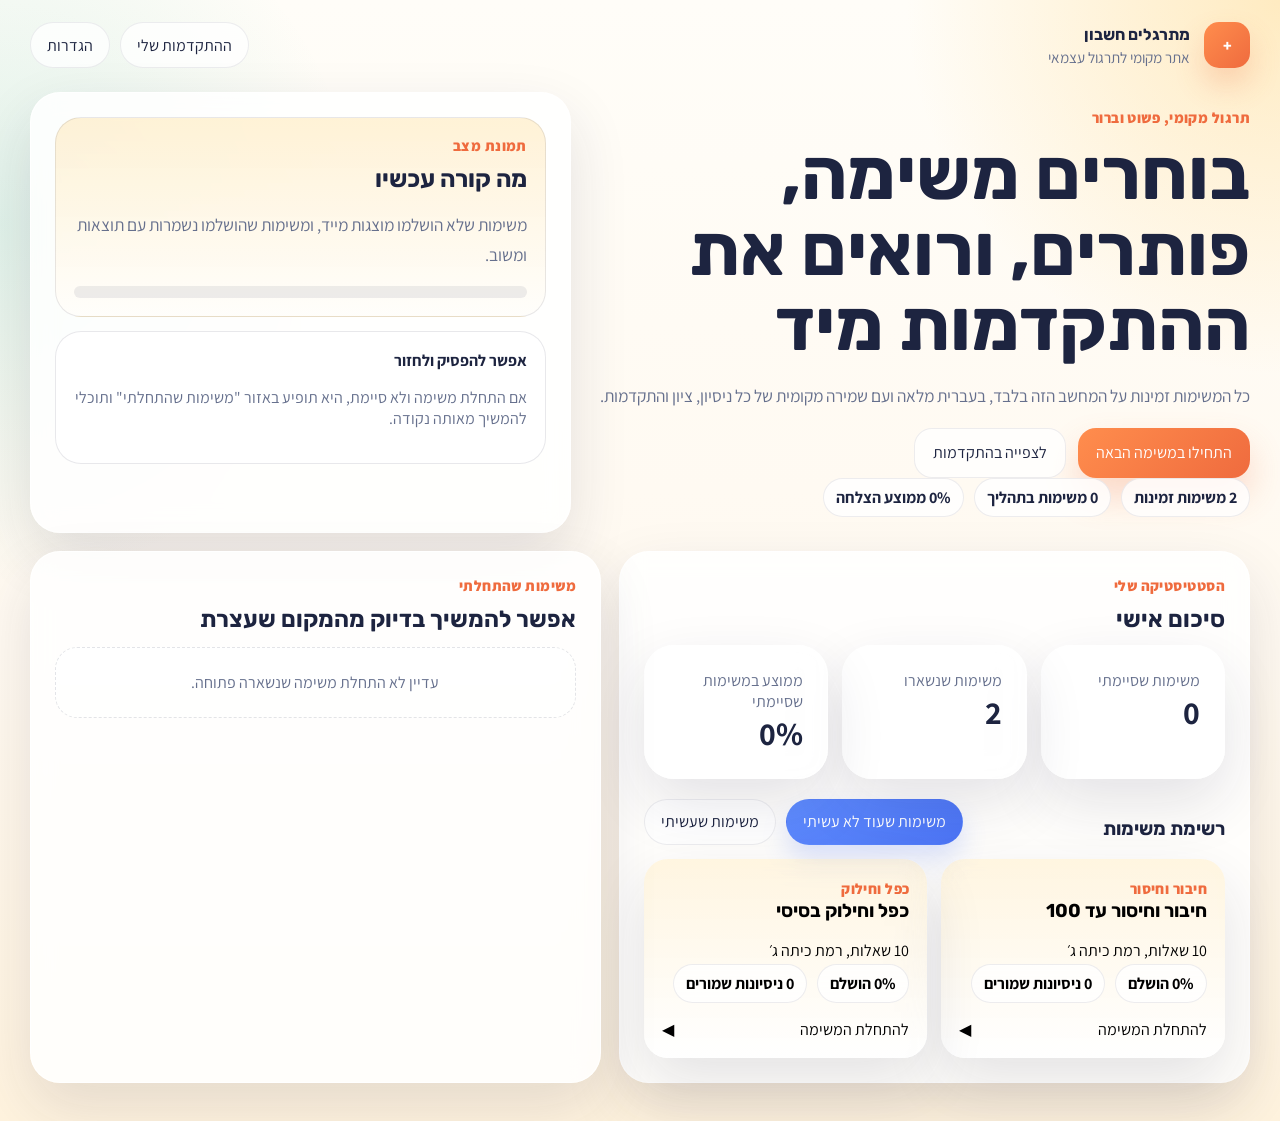
==== public/index.html @ e3be6298 "version 1" ====
<!DOCTYPE html>
<html lang="he" dir="rtl">
<head>
  <meta charset="UTF-8">
  <meta name="viewport" content="width=device-width, initial-scale=1.0">
  <title>מתרגלים חשבון</title>
  <meta name="description" content="אתר תרגול חשבון מקומי בעברית מלאה עם RTL תקין, משימות, סטטיסטיקות ומעקב התקדמות.">
  <link rel="preconnect" href="https://fonts.googleapis.com">
  <link rel="preconnect" href="https://fonts.gstatic.com" crossorigin>
  <link href="https://fonts.googleapis.com/css2?family=Assistant:wght@400;600;700;800&family=Rubik:wght@500;700;800&display=swap" rel="stylesheet">
  <link rel="stylesheet" href="styles.css">
</head>
<body>
  <div class="app-shell">
    <header class="site-header">
      <button class="brand-button" id="homeShortcut" type="button">
        <span class="brand-mark">+</span>
        <span>
          <strong>מתרגלים חשבון</strong>
          <small>אתר מקומי לתרגול עצמאי</small>
        </span>
      </button>

      <nav class="header-actions" aria-label="ניווט ראשי">
        <button type="button" class="ghost-button" id="progressShortcut">ההתקדמות שלי</button>
        <button type="button" class="ghost-button" id="settingsShortcut">הגדרות</button>
      </nav>
    </header>

    <main id="app" aria-live="polite"></main>
  </div>

  <script src="quiz-data.js"></script>
  <script src="app.js"></script>
</body>
</html>
---- public/styles.css ----
:root {
  --bg: #fff9f0;
  --surface: rgba(255, 255, 255, 0.86);
  --surface-strong: #ffffff;
  --text: #1d2440;
  --muted: #66708d;
  --line: rgba(29, 36, 64, 0.1);
  --orange: #ff8d4d;
  --orange-deep: #ef6b3e;
  --gold: #ffc857;
  --sky: #5f8cff;
  --teal: #2fb59f;
  --red: #ef6b6b;
  --green: #32b56a;
  --shadow: 0 24px 60px rgba(29, 36, 64, 0.12);
  --radius-xl: 30px;
  --radius-lg: 22px;
  --radius-md: 16px;
}

* {
  box-sizing: border-box;
}

html {
  scroll-behavior: smooth;
}

body {
  margin: 0;
  min-height: 100vh;
  font-family: "Assistant", "Segoe UI", sans-serif;
  color: var(--text);
  background:
    radial-gradient(circle at top right, rgba(255, 200, 87, 0.34), transparent 22%),
    radial-gradient(circle at left 20%, rgba(47, 181, 159, 0.15), transparent 23%),
    linear-gradient(180deg, #fffdf8 0%, var(--bg) 58%, #fff3de 100%);
}

button,
input {
  font: inherit;
}

button {
  cursor: pointer;
}

.app-shell {
  width: min(1220px, calc(100% - 28px));
  margin-inline: auto;
  padding: 22px 0 38px;
}

.site-header {
  display: flex;
  align-items: center;
  justify-content: space-between;
  gap: 18px;
  margin-bottom: 24px;
}

.brand-button {
  display: inline-flex;
  align-items: center;
  gap: 14px;
  border: 0;
  padding: 0;
  color: inherit;
  background: transparent;
  text-align: right;
}

.brand-button strong,
.hero-title,
.section-title,
.panel-title,
.question-title,
.summary-score {
  font-family: "Rubik", sans-serif;
}

.brand-button small {
  display: block;
  margin-top: 2px;
  color: var(--muted);
  font-size: 0.95rem;
}

.brand-mark {
  display: grid;
  place-items: center;
  width: 46px;
  height: 46px;
  border-radius: 15px;
  color: #fff;
  font-weight: 800;
  background: linear-gradient(135deg, var(--orange), var(--orange-deep));
  box-shadow: 0 16px 30px rgba(239, 107, 62, 0.24);
}

.header-actions {
  display: flex;
  flex-wrap: wrap;
  gap: 10px;
}

.ghost-button,
.primary-button,
.secondary-button,
.danger-button,
.tab-button,
.question-jump,
.task-card,
.resume-card {
  transition: transform 0.18s ease, box-shadow 0.18s ease, border-color 0.18s ease;
}

.ghost-button,
.secondary-button,
.tab-button,
.question-jump {
  min-height: 46px;
  padding: 10px 16px;
  border-radius: 999px;
  border: 1px solid rgba(29, 36, 64, 0.08);
  color: var(--text);
  background: rgba(255, 255, 255, 0.76);
}

.primary-button,
.danger-button {
  min-height: 50px;
  padding: 11px 18px;
  border: 0;
  border-radius: 18px;
  color: #fff;
}

.primary-button {
  background: linear-gradient(135deg, var(--orange), var(--orange-deep));
  box-shadow: 0 18px 34px rgba(239, 107, 62, 0.24);
}

.secondary-button {
  min-height: 50px;
  padding: 11px 18px;
  border-radius: 18px;
}

.danger-button {
  background: linear-gradient(135deg, #f05b5b, #d74141);
  box-shadow: 0 18px 32px rgba(215, 65, 65, 0.22);
}

.ghost-button:hover,
.primary-button:hover,
.secondary-button:hover,
.danger-button:hover,
.tab-button:hover,
.question-jump:hover,
.task-card:hover,
.resume-card:hover {
  transform: translateY(-2px);
}

.view {
  display: none;
}

.view.active {
  display: block;
}

.hero-grid,
.home-grid,
.task-layout,
.summary-layout,
.settings-layout {
  display: grid;
  gap: 18px;
}

.hero-grid,
.summary-layout,
.settings-layout {
  grid-template-columns: 1.1fr 0.9fr;
}

.home-grid {
  grid-template-columns: 1.05fr 0.95fr;
  margin-top: 18px;
}

.panel,
.hero-panel,
.task-card,
.resume-card,
.question-panel,
.question-sidebar,
.result-card,
.settings-card,
.stats-card {
  background: var(--surface);
  border: 1px solid rgba(255, 255, 255, 0.85);
  box-shadow: var(--shadow);
  backdrop-filter: blur(12px);
}

.hero-panel,
.panel,
.question-panel,
.question-sidebar,
.result-card,
.settings-card,
.stats-card {
  border-radius: var(--radius-xl);
}

.hero-panel,
.panel,
.question-panel,
.question-sidebar,
.result-card,
.settings-card,
.stats-card {
  padding: 24px;
}

.hero-copy {
  padding: 16px 0;
}

.eyebrow {
  margin: 0 0 10px;
  color: var(--orange-deep);
  font-size: 0.92rem;
  font-weight: 800;
  letter-spacing: 0.03em;
}

.hero-title {
  margin: 0;
  font-size: clamp(2.3rem, 6vw, 4.5rem);
  line-height: 1.05;
}

.hero-text,
.panel-copy,
.meta-copy,
.feedback-text,
.status-note,
.stat-label,
.empty-state {
  color: var(--muted);
}

.hero-text,
.panel-copy,
.feedback-text {
  font-size: 1.08rem;
  line-height: 1.7;
}

.hero-actions,
.result-actions,
.settings-actions,
.question-actions,
.top-row {
  display: flex;
  flex-wrap: wrap;
  gap: 12px;
}

.hero-badges,
.task-meta,
.summary-pills {
  display: flex;
  flex-wrap: wrap;
  gap: 10px;
}

.hero-badge,
.meta-pill,
.summary-pill {
  display: inline-flex;
  align-items: center;
  min-height: 38px;
  padding: 8px 12px;
  border-radius: 999px;
  background: rgba(255, 255, 255, 0.8);
  border: 1px solid rgba(29, 36, 64, 0.08);
  font-weight: 700;
}

.board-stack {
  display: grid;
  gap: 14px;
}

.hero-board-primary,
.hero-board-secondary {
  border-radius: 26px;
  padding: 18px;
  background: #fff;
  border: 1px solid var(--line);
}

.hero-board-primary {
  background: linear-gradient(180deg, rgba(255, 200, 87, 0.24), #fffefb);
}

.board-progress {
  height: 12px;
  overflow: hidden;
  border-radius: 999px;
  background: rgba(29, 36, 64, 0.08);
}

.board-progress span,
.mini-progress span,
.attempt-progress span {
  display: block;
  height: 100%;
  border-radius: inherit;
  background: linear-gradient(90deg, var(--teal), var(--sky));
}

.summary-grid,
.stats-grid,
.tasks-grid,
.results-grid,
.settings-grid {
  display: grid;
  gap: 14px;
}

.summary-grid,
.stats-grid,
.results-grid,
.settings-grid {
  grid-template-columns: repeat(3, minmax(0, 1fr));
}

.tasks-grid {
  grid-template-columns: repeat(2, minmax(0, 1fr));
}

.stats-card strong,
.result-number,
.summary-score {
  display: block;
  font-size: 2rem;
}

.tabs-row {
  display: flex;
  gap: 10px;
  flex-wrap: wrap;
  margin-bottom: 14px;
}

.tab-button.active {
  color: #fff;
  border-color: transparent;
  background: linear-gradient(135deg, var(--sky), #4c74f5);
  box-shadow: 0 14px 26px rgba(76, 116, 245, 0.2);
}

.task-card,
.resume-card {
  border: 0;
  padding: 18px;
  border-radius: 24px;
  text-align: right;
}

.task-card.pending {
  background: linear-gradient(180deg, rgba(255, 200, 87, 0.18), rgba(255, 255, 255, 0.92));
}

.task-card.done {
  background: linear-gradient(180deg, rgba(47, 181, 159, 0.15), rgba(255, 255, 255, 0.92));
}

.resume-card {
  background: linear-gradient(180deg, rgba(95, 140, 255, 0.14), rgba(255, 255, 255, 0.92));
}

.task-card h3,
.resume-card h3,
.section-title,
.panel-title,
.question-title {
  margin: 0;
  font-family: "Rubik", sans-serif;
}

.task-card p,
.resume-card p,
.settings-card p,
.result-card p,
.question-panel p {
  margin-bottom: 0;
  line-height: 1.6;
}

.task-card footer,
.resume-card footer,
.result-card footer {
  display: flex;
  justify-content: space-between;
  align-items: center;
  gap: 12px;
  margin-top: 16px;
}

.mini-progress,
.attempt-progress {
  height: 10px;
  overflow: hidden;
  border-radius: 999px;
  background: rgba(29, 36, 64, 0.08);
}

.section-title {
  font-size: 1.45rem;
  margin-bottom: 12px;
}

.task-layout {
  grid-template-columns: 180px minmax(0, 1fr);
  align-items: start;
}

.question-sidebar {
  position: sticky;
  top: 18px;
}

.question-list {
  display: grid;
  gap: 10px;
}

.question-jump {
  display: inline-flex;
  align-items: center;
  justify-content: center;
  width: 100%;
  min-height: 48px;
  font-weight: 800;
}

.question-jump.current {
  color: #fff;
  background: linear-gradient(135deg, var(--sky), #4d78ff);
  border-color: transparent;
}

.question-jump.correct {
  color: #fff;
  background: linear-gradient(135deg, var(--green), #23a45b);
  border-color: transparent;
}

.question-jump.wrong,
.feedback-box.wrong {
  color: #7a2430;
  background: rgba(239, 107, 107, 0.16);
  border-color: rgba(239, 107, 107, 0.28);
}

.question-jump.answered {
  color: #7b5600;
  background: rgba(255, 200, 87, 0.24);
  border-color: rgba(255, 200, 87, 0.3);
}

.question-jump.locked {
  color: #fff;
  background: linear-gradient(135deg, #ac6ef7, #7a6cff);
  border-color: transparent;
}

.question-topline,
.result-header {
  display: flex;
  justify-content: space-between;
  gap: 16px;
  align-items: start;
  flex-wrap: wrap;
}

.question-counter {
  min-height: 40px;
  padding: 8px 12px;
  border-radius: 999px;
  background: rgba(255, 200, 87, 0.22);
  font-weight: 800;
}

.question-body {
  margin-top: 18px;
}

.question-text {
  margin: 0 0 18px;
  font-size: clamp(1.4rem, 3vw, 2rem);
  line-height: 1.8;
}

.math-ltr {
  display: inline-block;
  direction: ltr;
  unicode-bidi: isolate;
}

.inline-answer {
  display: inline-flex;
  align-items: center;
  justify-content: center;
  width: 90px;
  min-width: 90px;
  margin-inline: 6px;
  padding: 10px 12px;
  border-radius: 14px;
  border: 2px solid rgba(95, 140, 255, 0.24);
  direction: ltr;
  unicode-bidi: isolate;
  text-align: center;
  background: #fff;
}

.inline-answer:focus {
  outline: none;
  border-color: var(--sky);
  box-shadow: 0 0 0 4px rgba(95, 140, 255, 0.14);
}

.answer-inline-wrapper {
  display: inline;
}

.feedback-box {
  margin-top: 18px;
  padding: 16px;
  border-radius: 18px;
  border: 1px solid rgba(29, 36, 64, 0.08);
  background: rgba(255, 255, 255, 0.84);
}

.feedback-box.correct {
  color: #155a34;
  background: rgba(50, 181, 106, 0.16);
  border-color: rgba(50, 181, 106, 0.28);
}

.feedback-box.locked {
  color: #44315f;
  background: rgba(122, 108, 255, 0.14);
  border-color: rgba(122, 108, 255, 0.24);
}

.correct-answer-row {
  margin-top: 10px;
  font-weight: 700;
}

.summary-card {
  padding: 22px;
  border-radius: 26px;
  background: linear-gradient(180deg, rgba(255, 200, 87, 0.22), rgba(255, 255, 255, 0.94));
  border: 1px solid rgba(255, 255, 255, 0.88);
  box-shadow: var(--shadow);
}

.summary-score {
  font-size: clamp(2.3rem, 4vw, 3.6rem);
}

.results-list {
  display: grid;
  gap: 12px;
  margin-top: 14px;
}

.result-card {
  padding: 18px;
}

.teacher-note {
  padding: 18px;
  border-radius: 22px;
  background: linear-gradient(180deg, rgba(47, 181, 159, 0.16), rgba(255, 255, 255, 0.94));
  border: 1px solid rgba(47, 181, 159, 0.18);
}

.settings-note {
  padding: 14px 16px;
  border-radius: 18px;
  background: rgba(255, 200, 87, 0.18);
  color: #7b5600;
}

.empty-state {
  padding: 24px;
  border-radius: 22px;
  text-align: center;
  background: rgba(255, 255, 255, 0.6);
  border: 1px dashed rgba(29, 36, 64, 0.12);
}

.hidden {
  display: none !important;
}

@media (max-width: 1020px) {
  .hero-grid,
  .home-grid,
  .summary-layout,
  .settings-layout,
  .tasks-grid,
  .summary-grid,
  .stats-grid,
  .results-grid,
  .settings-grid {
    grid-template-columns: 1fr;
  }

  .task-layout {
    grid-template-columns: 1fr;
  }

  .question-sidebar {
    position: static;
  }

  .question-list {
    grid-template-columns: repeat(5, minmax(0, 1fr));
  }
}

@media (max-width: 720px) {
  .app-shell {
    width: min(100% - 18px, 1220px);
    padding-top: 16px;
  }

  .site-header,
  .question-topline,
  .result-header,
  .task-card footer,
  .resume-card footer,
  .result-card footer {
    flex-direction: column;
    align-items: stretch;
  }

  .question-list {
    grid-template-columns: repeat(4, minmax(0, 1fr));
  }

  .inline-answer {
    width: 72px;
    min-width: 72px;
    margin-inline: 4px;
  }

  .hero-title {
    font-size: clamp(2rem, 10vw, 3.4rem);
  }
}
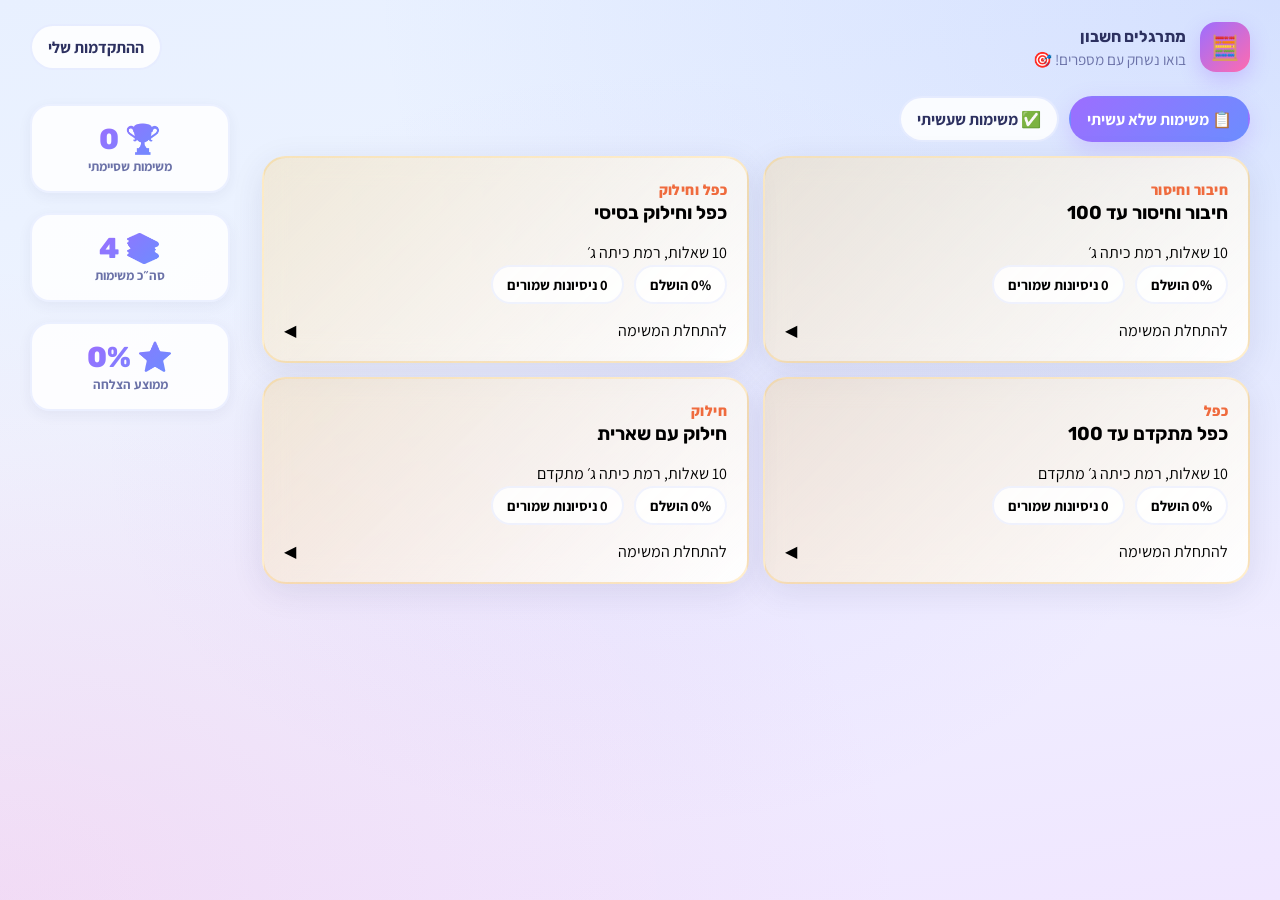
==== commit 25b95bcf: "version 2" ====
--- a/public/index.html
+++ b/public/index.html
@@ -14,16 +14,15 @@
   <div class="app-shell">
     <header class="site-header">
       <button class="brand-button" id="homeShortcut" type="button">
-        <span class="brand-mark">+</span>
+        <span class="brand-mark">🧮</span>
         <span>
           <strong>מתרגלים חשבון</strong>
-          <small>אתר מקומי לתרגול עצמאי</small>
+          <small>בואו נשחק עם מספרים! 🎯</small>
         </span>
       </button>
 
       <nav class="header-actions" aria-label="ניווט ראשי">
         <button type="button" class="ghost-button" id="progressShortcut">ההתקדמות שלי</button>
-        <button type="button" class="ghost-button" id="settingsShortcut">הגדרות</button>
       </nav>
     </header>
 
--- a/public/styles.css
+++ b/public/styles.css
@@ -1,21 +1,46 @@
 :root {
-  --bg: #fff9f0;
-  --surface: rgba(255, 255, 255, 0.86);
+  --bg: #eef4ff;
+  --surface: rgba(255, 255, 255, 0.92);
   --surface-strong: #ffffff;
-  --text: #1d2440;
-  --muted: #66708d;
-  --line: rgba(29, 36, 64, 0.1);
+  --text: #2d3160;
+  --muted: #6b72a8;
+  --line: rgba(45, 49, 96, 0.1);
   --orange: #ff8d4d;
   --orange-deep: #ef6b3e;
   --gold: #ffc857;
-  --sky: #5f8cff;
+  --sky: #6c8dff;
   --teal: #2fb59f;
   --red: #ef6b6b;
   --green: #32b56a;
-  --shadow: 0 24px 60px rgba(29, 36, 64, 0.12);
-  --radius-xl: 30px;
+  --purple: #9c6eff;
+  --pink: #ff6baf;
+  --shadow: 0 8px 32px rgba(45, 49, 96, 0.10);
+  --shadow-lg: 0 18px 48px rgba(45, 49, 96, 0.14);
+  --radius-xl: 28px;
   --radius-lg: 22px;
   --radius-md: 16px;
+}
+
+@keyframes pop-in {
+  from { transform: scale(0.92); opacity: 0; }
+  to { transform: scale(1); opacity: 1; }
+}
+
+@keyframes wiggle {
+  0%, 100% { transform: rotate(0deg); }
+  25% { transform: rotate(-3deg); }
+  75% { transform: rotate(3deg); }
+}
+
+@keyframes float {
+  0%, 100% { transform: translateY(0); }
+  50% { transform: translateY(-6px); }
+}
+
+@keyframes confetti-pop {
+  0% { transform: scale(0.5); opacity: 0; }
+  60% { transform: scale(1.15); }
+  100% { transform: scale(1); opacity: 1; }
 }
 
 * {
@@ -32,9 +57,11 @@
   font-family: "Assistant", "Segoe UI", sans-serif;
   color: var(--text);
   background:
-    radial-gradient(circle at top right, rgba(255, 200, 87, 0.34), transparent 22%),
-    radial-gradient(circle at left 20%, rgba(47, 181, 159, 0.15), transparent 23%),
-    linear-gradient(180deg, #fffdf8 0%, var(--bg) 58%, #fff3de 100%);
+    radial-gradient(ellipse at top right, rgba(108, 141, 255, 0.18), transparent 50%),
+    radial-gradient(ellipse at bottom left, rgba(255, 107, 175, 0.12), transparent 50%),
+    radial-gradient(ellipse at center, rgba(156, 110, 255, 0.08), transparent 60%),
+    linear-gradient(170deg, #e8f0ff 0%, var(--bg) 40%, #f0e6ff 100%);
+  background-attachment: fixed;
 }
 
 button,
@@ -90,13 +117,15 @@
 .brand-mark {
   display: grid;
   place-items: center;
-  width: 46px;
-  height: 46px;
-  border-radius: 15px;
+  width: 50px;
+  height: 50px;
+  border-radius: 16px;
   color: #fff;
+  font-size: 1.5rem;
   font-weight: 800;
-  background: linear-gradient(135deg, var(--orange), var(--orange-deep));
-  box-shadow: 0 16px 30px rgba(239, 107, 62, 0.24);
+  background: linear-gradient(135deg, var(--purple), var(--pink));
+  box-shadow: 0 8px 20px rgba(156, 110, 255, 0.3);
+  animation: float 3s ease-in-out infinite;
 }
 
 .header-actions {
@@ -123,34 +152,39 @@
   min-height: 46px;
   padding: 10px 16px;
   border-radius: 999px;
-  border: 1px solid rgba(29, 36, 64, 0.08);
+  border: 2px solid rgba(108, 141, 255, 0.15);
   color: var(--text);
-  background: rgba(255, 255, 255, 0.76);
+  background: rgba(255, 255, 255, 0.85);
+  font-weight: 700;
 }
 
 .primary-button,
 .danger-button {
   min-height: 50px;
-  padding: 11px 18px;
+  padding: 12px 22px;
   border: 0;
-  border-radius: 18px;
+  border-radius: 999px;
   color: #fff;
+  font-weight: 800;
+  font-size: 1.05rem;
+  letter-spacing: 0.01em;
 }
 
 .primary-button {
-  background: linear-gradient(135deg, var(--orange), var(--orange-deep));
-  box-shadow: 0 18px 34px rgba(239, 107, 62, 0.24);
+  background: linear-gradient(135deg, #6c8dff, var(--purple));
+  box-shadow: 0 8px 24px rgba(108, 141, 255, 0.35);
 }
 
 .secondary-button {
   min-height: 50px;
-  padding: 11px 18px;
-  border-radius: 18px;
+  padding: 12px 22px;
+  border-radius: 999px;
+  font-weight: 700;
 }
 
 .danger-button {
   background: linear-gradient(135deg, #f05b5b, #d74141);
-  box-shadow: 0 18px 32px rgba(215, 65, 65, 0.22);
+  box-shadow: 0 8px 22px rgba(215, 65, 65, 0.22);
 }
 
 .ghost-button:hover,
@@ -161,7 +195,18 @@
 .question-jump:hover,
 .task-card:hover,
 .resume-card:hover {
-  transform: translateY(-2px);
+  transform: translateY(-3px) scale(1.02);
+}
+
+.primary-button:hover {
+  box-shadow: 0 12px 30px rgba(108, 141, 255, 0.45);
+}
+
+.primary-button:active,
+.secondary-button:active,
+.ghost-button:active,
+.task-card:active {
+  transform: translateY(0) scale(0.98);
 }
 
 .view {
@@ -190,6 +235,98 @@
 .home-grid {
   grid-template-columns: 1.05fr 0.95fr;
   margin-top: 18px;
+}
+
+.home-layout {
+  display: grid;
+  grid-template-columns: 1fr 200px;
+  gap: 32px;
+  align-items: start;
+}
+
+.home-main {
+  min-width: 0;
+}
+
+.home-sidebar {
+  display: flex;
+  flex-direction: column;
+  gap: 20px;
+  padding-top: 8px;
+}
+
+.sidebar-stat {
+  display: flex;
+  flex-direction: column;
+  align-items: center;
+  text-align: center;
+  padding: 16px 12px;
+  border-radius: 20px;
+  background: rgba(255, 255, 255, 0.85);
+  border: 2px solid rgba(108, 141, 255, 0.12);
+  box-shadow: 0 4px 14px rgba(45, 49, 96, 0.06);
+}
+
+.sidebar-stat-value {
+  font-size: 1.8rem;
+  font-weight: 800;
+  font-family: "Rubik", sans-serif;
+  background: linear-gradient(135deg, var(--purple), var(--sky));
+  -webkit-background-clip: text;
+  -webkit-text-fill-color: transparent;
+  background-clip: text;
+}
+
+.sidebar-stat-label {
+  font-size: 0.82rem;
+  font-weight: 700;
+  color: var(--muted);
+  margin-top: 2px;
+}
+
+.resume-banner {
+  display: flex;
+  align-items: center;
+  justify-content: space-between;
+  width: 100%;
+  padding: 16px 22px;
+  margin-bottom: 18px;
+  border-radius: 18px;
+  border: 2px dashed rgba(108, 141, 255, 0.35);
+  background: linear-gradient(135deg, rgba(108, 141, 255, 0.08), rgba(156, 110, 255, 0.06));
+  cursor: pointer;
+  font: inherit;
+  text-align: start;
+  animation: pop-in 0.4s ease;
+}
+
+.resume-banner:hover {
+  border-style: solid;
+  border-color: var(--sky);
+  background: linear-gradient(135deg, rgba(108, 141, 255, 0.12), rgba(156, 110, 255, 0.08));
+  transform: translateY(-2px);
+}
+
+.resume-banner-text {
+  display: flex;
+  flex-direction: column;
+  gap: 4px;
+}
+
+.resume-banner-text strong {
+  font-size: 1rem;
+  color: var(--ink);
+}
+
+.resume-banner-text span {
+  font-size: 0.85rem;
+  color: var(--muted);
+}
+
+.resume-banner-action {
+  font-weight: 700;
+  color: var(--sky);
+  white-space: nowrap;
 }
 
 .panel,
@@ -202,7 +339,7 @@
 .settings-card,
 .stats-card {
   background: var(--surface);
-  border: 1px solid rgba(255, 255, 255, 0.85);
+  border: 2px solid rgba(108, 141, 255, 0.1);
   box-shadow: var(--shadow);
   backdrop-filter: blur(12px);
 }
@@ -272,6 +409,10 @@
   gap: 12px;
 }
 
+.question-actions {
+  margin-top: 24px;
+}
+
 .hero-badges,
 .task-meta,
 .summary-pills {
@@ -286,11 +427,12 @@
   display: inline-flex;
   align-items: center;
   min-height: 38px;
-  padding: 8px 12px;
+  padding: 8px 14px;
   border-radius: 999px;
-  background: rgba(255, 255, 255, 0.8);
-  border: 1px solid rgba(29, 36, 64, 0.08);
+  background: rgba(255, 255, 255, 0.85);
+  border: 2px solid rgba(108, 141, 255, 0.1);
   font-weight: 700;
+  font-size: 0.9rem;
 }
 
 .board-stack {
@@ -323,7 +465,7 @@
   display: block;
   height: 100%;
   border-radius: inherit;
-  background: linear-gradient(90deg, var(--teal), var(--sky));
+  background: linear-gradient(90deg, var(--purple), var(--sky), var(--teal));
 }
 
 .summary-grid,
@@ -363,28 +505,32 @@
 .tab-button.active {
   color: #fff;
   border-color: transparent;
-  background: linear-gradient(135deg, var(--sky), #4c74f5);
-  box-shadow: 0 14px 26px rgba(76, 116, 245, 0.2);
+  background: linear-gradient(135deg, var(--purple), var(--sky));
+  box-shadow: 0 8px 22px rgba(156, 110, 255, 0.25);
 }
 
 .task-card,
 .resume-card {
   border: 0;
-  padding: 18px;
+  padding: 20px;
   border-radius: 24px;
   text-align: right;
+  animation: pop-in 0.3s ease;
 }
 
 .task-card.pending {
-  background: linear-gradient(180deg, rgba(255, 200, 87, 0.18), rgba(255, 255, 255, 0.92));
+  background: linear-gradient(135deg, rgba(255, 200, 87, 0.22), rgba(255, 255, 255, 0.96));
+  border: 2px solid rgba(255, 200, 87, 0.3);
 }
 
 .task-card.done {
-  background: linear-gradient(180deg, rgba(47, 181, 159, 0.15), rgba(255, 255, 255, 0.92));
+  background: linear-gradient(135deg, rgba(50, 181, 106, 0.15), rgba(255, 255, 255, 0.96));
+  border: 2px solid rgba(50, 181, 106, 0.2);
 }
 
 .resume-card {
-  background: linear-gradient(180deg, rgba(95, 140, 255, 0.14), rgba(255, 255, 255, 0.92));
+  background: linear-gradient(135deg, rgba(156, 110, 255, 0.12), rgba(255, 255, 255, 0.96));
+  border: 2px solid rgba(156, 110, 255, 0.18);
 }
 
 .task-card h3,
@@ -454,13 +600,14 @@
 
 .question-jump.current {
   color: #fff;
-  background: linear-gradient(135deg, var(--sky), #4d78ff);
+  background: linear-gradient(135deg, var(--purple), var(--sky));
   border-color: transparent;
+  animation: pop-in 0.3s ease;
 }
 
 .question-jump.correct {
   color: #fff;
-  background: linear-gradient(135deg, var(--green), #23a45b);
+  background: linear-gradient(135deg, var(--green), var(--teal));
   border-color: transparent;
 }
 
@@ -494,10 +641,11 @@
 
 .question-counter {
   min-height: 40px;
-  padding: 8px 12px;
+  padding: 8px 14px;
   border-radius: 999px;
-  background: rgba(255, 200, 87, 0.22);
+  background: linear-gradient(135deg, rgba(255, 200, 87, 0.3), rgba(255, 107, 175, 0.15));
   font-weight: 800;
+  border: 2px solid rgba(255, 200, 87, 0.3);
 }
 
 .question-body {
@@ -505,13 +653,31 @@
 }
 
 .question-text {
-  margin: 0 0 18px;
+  margin: 0 0 32px;
   font-size: clamp(1.4rem, 3vw, 2rem);
   line-height: 1.8;
 }
 
-.math-ltr {
+.question-flow {
+  display: inline-flex;
+  flex-wrap: wrap;
+  align-items: baseline;
+  gap: 0.3em;
+}
+
+.question-segment {
+  unicode-bidi: isolate;
+}
+
+.question-segment-math,
+.answer-list {
+  direction: ltr;
+  unicode-bidi: isolate;
+}
+
+.question-placeholder-preview {
   display: inline-block;
+  min-width: 3ch;
   direction: ltr;
   unicode-bidi: isolate;
 }
@@ -524,18 +690,34 @@
   min-width: 90px;
   margin-inline: 6px;
   padding: 10px 12px;
-  border-radius: 14px;
-  border: 2px solid rgba(95, 140, 255, 0.24);
+  border-radius: 16px;
+  border: 3px solid rgba(156, 110, 255, 0.25);
   direction: ltr;
   unicode-bidi: isolate;
   text-align: center;
   background: #fff;
+  font-size: 1.1rem;
+  font-weight: 700;
 }
 
 .inline-answer:focus {
   outline: none;
-  border-color: var(--sky);
-  box-shadow: 0 0 0 4px rgba(95, 140, 255, 0.14);
+  border-color: var(--purple);
+  box-shadow: 0 0 0 5px rgba(156, 110, 255, 0.15);
+  animation: pop-in 0.2s ease;
+}
+
+.inline-answer-correct {
+  border-color: #32b56a;
+  background: rgba(50, 181, 106, 0.12);
+  color: #155a34;
+  animation: confetti-pop 0.4s ease;
+}
+
+.inline-answer-locked {
+  border-color: #e74c3c;
+  background: rgba(231, 76, 60, 0.08);
+  color: #8b1a1a;
 }
 
 .answer-inline-wrapper {
@@ -544,22 +726,23 @@
 
 .feedback-box {
   margin-top: 18px;
-  padding: 16px;
-  border-radius: 18px;
-  border: 1px solid rgba(29, 36, 64, 0.08);
-  background: rgba(255, 255, 255, 0.84);
+  padding: 18px;
+  border-radius: 20px;
+  border: 2px solid rgba(108, 141, 255, 0.12);
+  background: rgba(255, 255, 255, 0.88);
+  animation: pop-in 0.3s ease;
 }
 
 .feedback-box.correct {
   color: #155a34;
-  background: rgba(50, 181, 106, 0.16);
-  border-color: rgba(50, 181, 106, 0.28);
+  background: linear-gradient(135deg, rgba(50, 181, 106, 0.14), rgba(50, 181, 106, 0.06));
+  border-color: rgba(50, 181, 106, 0.3);
 }
 
 .feedback-box.locked {
   color: #44315f;
-  background: rgba(122, 108, 255, 0.14);
-  border-color: rgba(122, 108, 255, 0.24);
+  background: linear-gradient(135deg, rgba(156, 110, 255, 0.12), rgba(122, 108, 255, 0.06));
+  border-color: rgba(156, 110, 255, 0.25);
 }
 
 .correct-answer-row {
@@ -568,11 +751,12 @@
 }
 
 .summary-card {
-  padding: 22px;
+  padding: 24px;
   border-radius: 26px;
-  background: linear-gradient(180deg, rgba(255, 200, 87, 0.22), rgba(255, 255, 255, 0.94));
-  border: 1px solid rgba(255, 255, 255, 0.88);
-  box-shadow: var(--shadow);
+  background: linear-gradient(135deg, rgba(156, 110, 255, 0.12), rgba(108, 141, 255, 0.08), rgba(255, 200, 87, 0.1));
+  border: 2px solid rgba(156, 110, 255, 0.15);
+  box-shadow: var(--shadow-lg);
+  animation: pop-in 0.4s ease;
 }
 
 .summary-score {
@@ -618,6 +802,7 @@
 @media (max-width: 1020px) {
   .hero-grid,
   .home-grid,
+  .home-layout,
   .summary-layout,
   .settings-layout,
   .tasks-grid,
@@ -628,6 +813,12 @@
     grid-template-columns: 1fr;
   }
 
+  .home-sidebar {
+    flex-direction: row;
+    justify-content: center;
+    gap: 32px;
+  }
+
   .task-layout {
     grid-template-columns: 1fr;
   }
